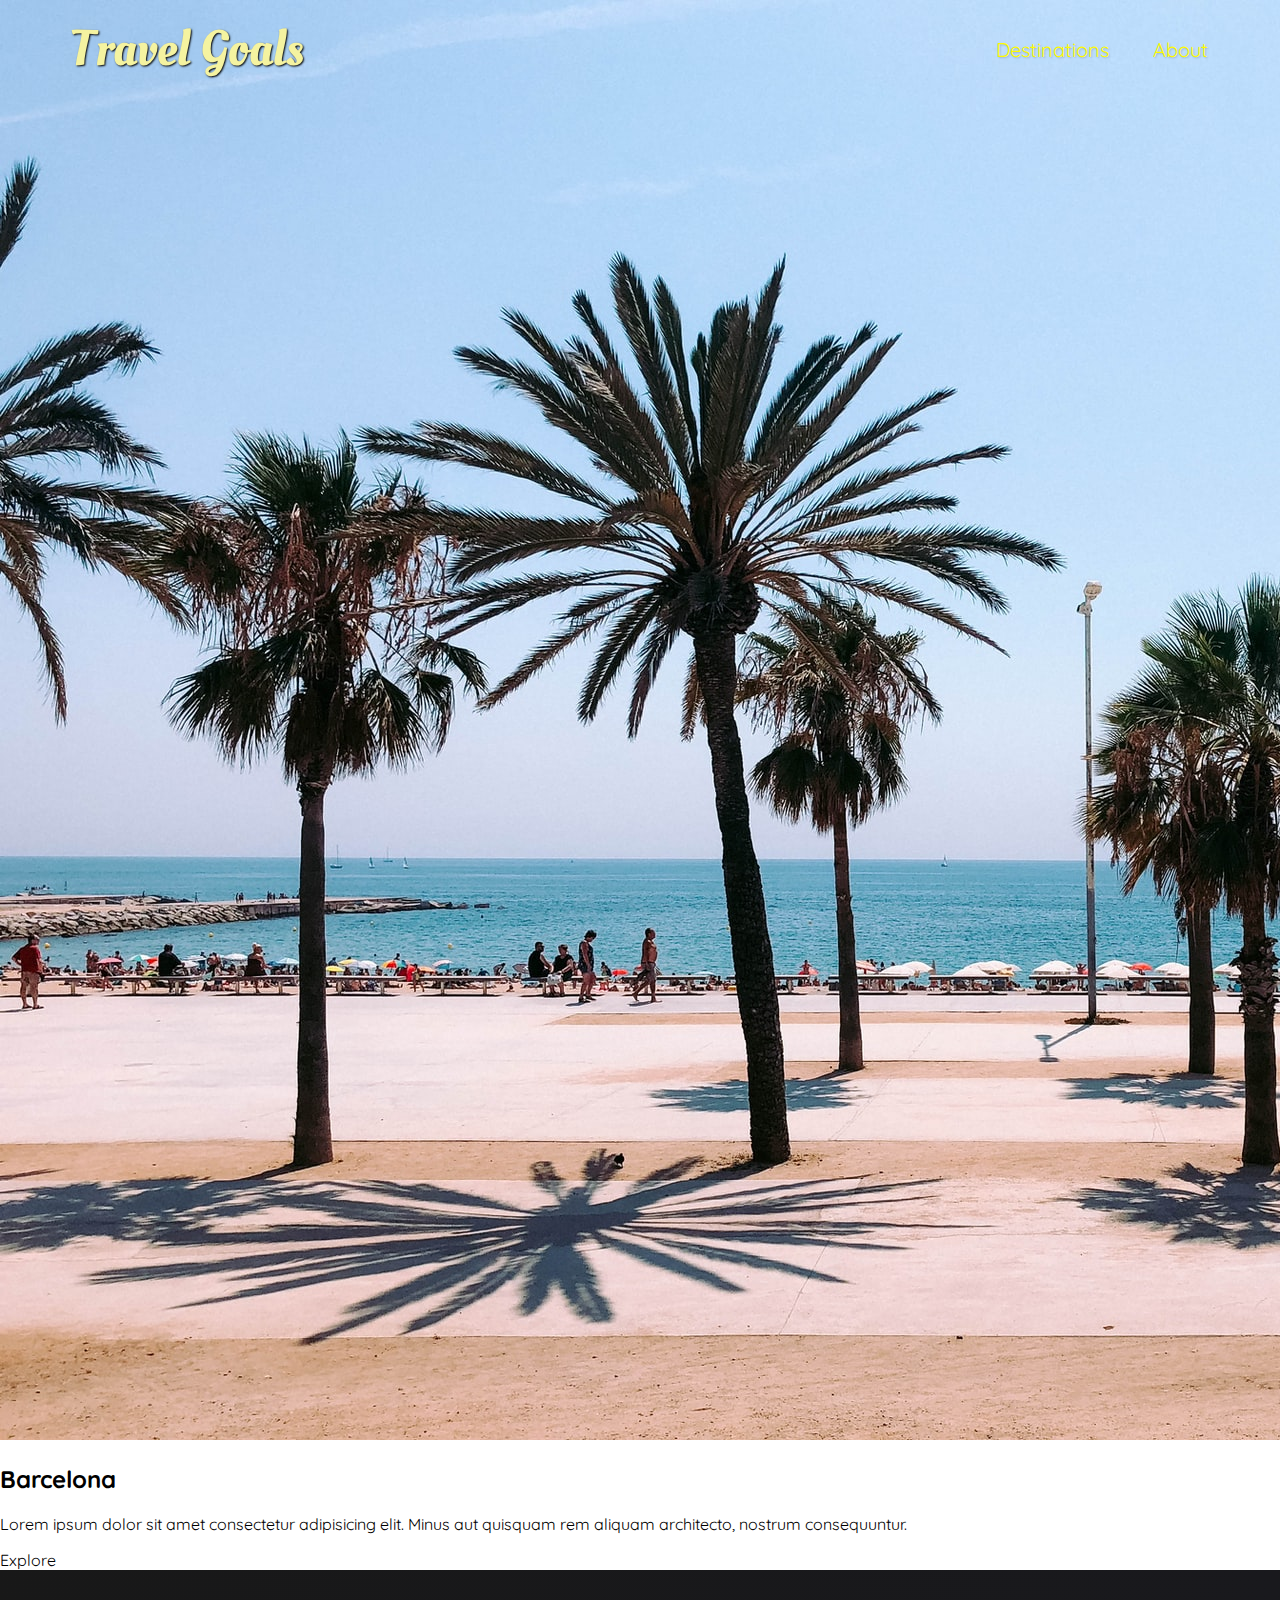
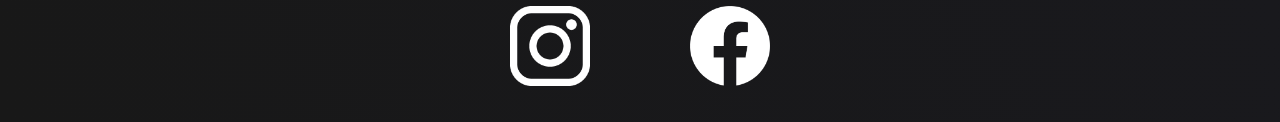
==== places.html @ ff19db3c "added places.html, shared.css, and style.css" ====
<!DOCTYPE html>
<html lang="en">
  <head>
    <meta charset="UTF-8" />
    <link rel="preconnect" href="https://fonts.googleapis.com" />
    <link rel="preconnect" href="https://fonts.gstatic.com" crossorigin />
    <link
      href="https://fonts.googleapis.com/css2?family=Raleway:wght@700&family=Oleo+Script:wght@700&family=Quicksand:wght@300;500;700&display=swap"
      rel="stylesheet"
    />
    <link rel="stylesheet" href="shared.css" />
    <link rel="stylesheet" href="places.css" />
    <title>Travel Goals</title>
  </head>
  <body>
    <header>
      <div id="page-logo">
        <a href="index.html">Travel Goals</a>
      </div>
      <nav>
        <ul>
          <li><a href="places.html">Destinations</a></li>
          <li><a href="about.html">About</a></li>
        </ul>
      </nav>
    </header>
    <main>
        <ul>
            <li>
            <img src="/images/places/barcelona.jpg" alt="City of Barcelona">
            <div class="item-content">
                <h2>Barcelona</h2>
                <p>
                    Lorem ipsum dolor sit amet consectetur adipisicing elit. Minus aut quisquam rem aliquam architecto, nostrum consequuntur.
                </p>
            </div>
            <div class="actions"><a href="https://en.wikipedia.org/wiki/Barcelona"></a>Explore</div>
        </li>
        </ul>
    </main>
    <footer>
        <ul>
          <li>
            <a href="https://www.instagram.com"
              ><img src="/images/icons/insta.png"
            /></a>
          </li>
          <li>
            <a href="https://www.facebook.com"
              ><img src="/images/icons/facebook.png"
            /></a>
          </li>
        </ul>
      </footer>
    </body>
  </html>
---- shared.css ----
body {
  font-family: 'Quicksand', sans-serif;
  margin: 0;
}

ul {
  list-style: none;
  margin: 0;
  padding: 0;
}
header {
  display: flex;
  justify-content: space-between;
  align-items: center;
  padding: 15px 60px;
  position: absolute;
  width: 100%;
  top: 0;
  left: 0;
  box-sizing: border-box;
}

#page-logo a {
  padding: 10px;
  font-family: 'Oleo Script', sans-serif;
  color: rgb(245, 243, 160);
  font-size: 50px;
  text-decoration: none;
  text-shadow: 1px 1px 2px rgb(0, 0, 0);
}

header ul {
  display: flex;
}

header li {
  margin-left: 20px;
}

header a {
  color: rgb(255, 251, 0);
  text-decoration: none;
  font-size: 20px;
  padding: 12px;
  text-shadow: 1px 1px 2px rgba(0, 0, 0, 0.2);
  border-radius: 6px;
}

header a:hover {
  color: rgb(77, 77, 77);
  background-color: rgb(255, 251, 0);
}

footer {
  background: linear-gradient(70deg, rgb(24, 24, 24), rgb(25, 25, 29));
  padding: 36px;
}

footer ul {
  display: flex;
  justify-content: center;
}

footer li {
  width: 80px;
  height: 80px;
  margin: 0 50px;
}

footer img {
  width: 100%;
  height: 100%;
}
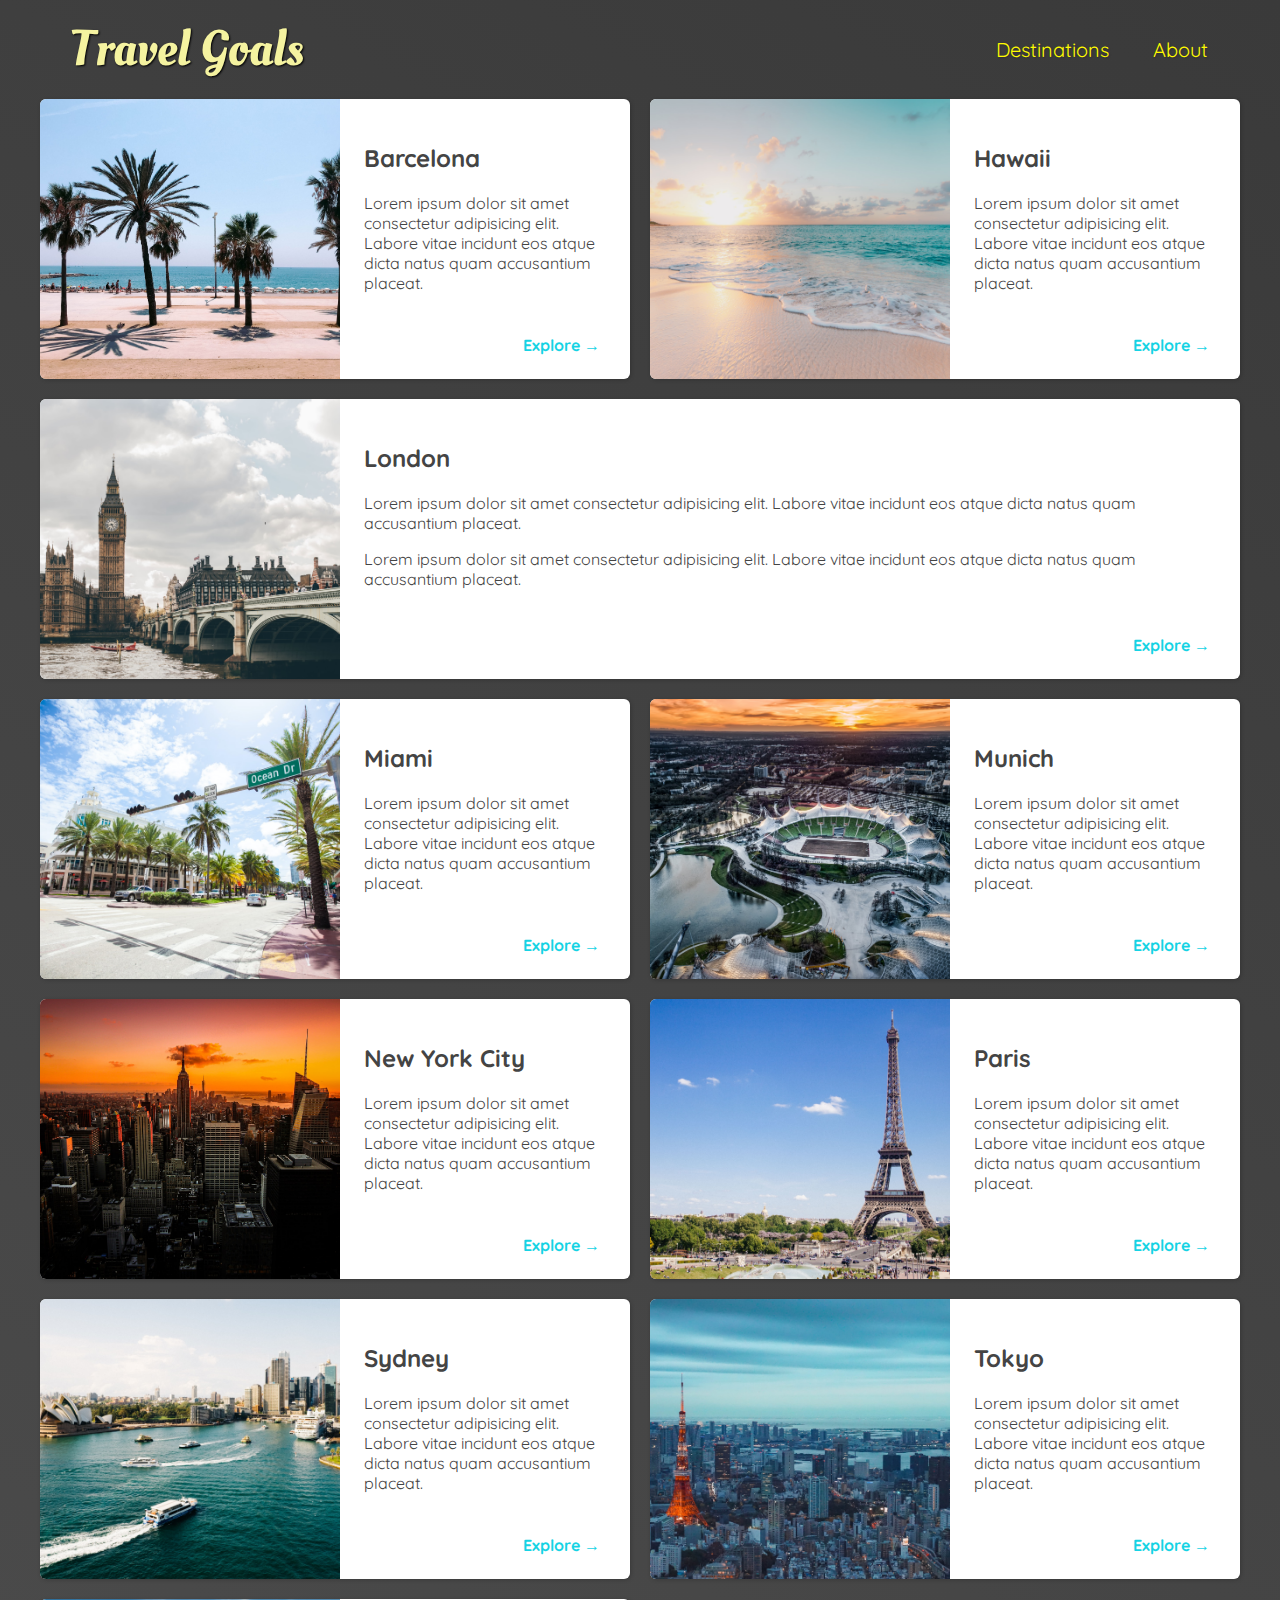
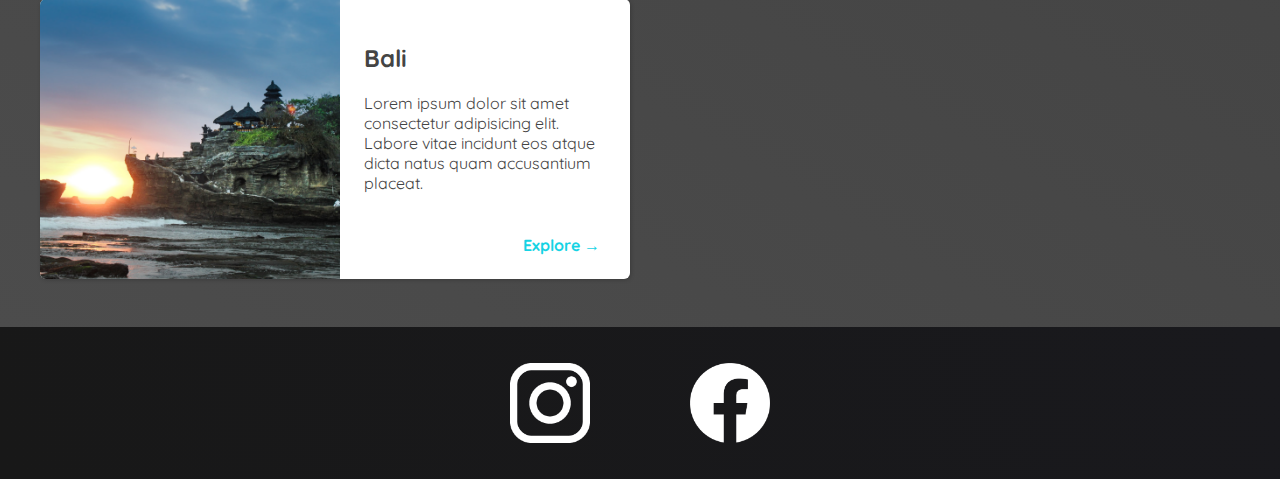
==== commit c283bdba: "Added places.css, added content to places.html, added grid layout to places page." ====
--- a/places.html
+++ b/places.html
@@ -25,34 +25,178 @@
       </nav>
     </header>
     <main>
-        <ul>
-            <li>
-            <img src="/images/places/barcelona.jpg" alt="City of Barcelona">
-            <div class="item-content">
-                <h2>Barcelona</h2>
-                <p>
-                    Lorem ipsum dolor sit amet consectetur adipisicing elit. Minus aut quisquam rem aliquam architecto, nostrum consequuntur.
-                </p>
-            </div>
-            <div class="actions"><a href="https://en.wikipedia.org/wiki/Barcelona"></a>Explore</div>
-        </li>
-        </ul>
+      <ul>
+        <li>
+          <img src="images/places/barcelona.jpg" alt="City of Barcelona" />
+          <div class="item-content">
+            <div>
+              <h2>Barcelona</h2>
+              <p>
+                Lorem ipsum dolor sit amet consectetur adipisicing elit. Labore
+                vitae incidunt eos atque dicta natus quam accusantium placeat.
+              </p>
+            </div>
+            <div class="actions">
+              <a href="https://en.wikipedia.org/wiki/Barcelona">Explore &#x2192</a>
+            </div>
+          </div>
+        </li>
+        <li>
+          <img src="images/places/hawaii.jpg" alt="Hawaii beach" />
+          <div class="item-content">
+            <div>
+              <h2>Hawaii</h2>
+              <p>
+                Lorem ipsum dolor sit amet consectetur adipisicing elit. Labore
+                vitae incidunt eos atque dicta natus quam accusantium placeat.
+              </p>
+            </div>
+            <div class="actions">
+              <a href="hhttps://en.wikipedia.org/wiki/Hawaii">Explore &#x2192</a>
+            </div>
+          </div>
+        </li>
+        <li>
+          <img src="images/places/london.jpg" alt="London city" />
+          <div class="item-content">
+            <div>
+              <h2>London</h2>
+              <p>
+                Lorem ipsum dolor sit amet consectetur adipisicing elit. Labore
+                vitae incidunt eos atque dicta natus quam accusantium placeat.
+              </p>
+              <p>
+                Lorem ipsum dolor sit amet consectetur adipisicing elit. Labore
+                vitae incidunt eos atque dicta natus quam accusantium placeat.
+              </p>
+            </div>
+            <div class="actions">
+              <a href="https://en.wikipedia.org/wiki/London">Explore &#x2192</a>
+            </div>
+          </div>
+        </li>
+        <li>
+          <img src="images/places/miami.jpg" alt="Miami streets" />
+          <div class="item-content">
+            <div>
+              <h2>Miami</h2>
+              <p>
+                Lorem ipsum dolor sit amet consectetur adipisicing elit. Labore
+                vitae incidunt eos atque dicta natus quam accusantium placeat.
+              </p>
+            </div>
+            <div class="actions">
+              <a href="https://en.wikipedia.org/wiki/Miami">Explore &#x2192</a>
+            </div>
+          </div>
+        </li>
+        <li>
+          <img src="images/places/munich.jpg" alt="Munich football stadium" />
+          <div class="item-content">
+            <div>
+              <h2>Munich</h2>
+              <p>
+                Lorem ipsum dolor sit amet consectetur adipisicing elit. Labore
+                vitae incidunt eos atque dicta natus quam accusantium placeat.
+              </p>
+            </div>
+            <div class="actions">
+              <a href="https://en.wikipedia.org/wiki/Munich">Explore &#x2192</a>
+            </div>
+          </div>
+        </li>
+        <li>
+          <img src="images/places/new-york-city.jpg" alt="New York City skyline" />
+          <div class="item-content">
+            <div>
+              <h2>New York City</h2>
+              <p>
+                Lorem ipsum dolor sit amet consectetur adipisicing elit. Labore
+                vitae incidunt eos atque dicta natus quam accusantium placeat.
+              </p>
+            </div>
+            <div class="actions">
+              <a href="https://en.wikipedia.org/wiki/New_York_City"
+                >Explore &#x2192</a
+              >
+            </div>
+          </div>
+        </li>
+        <li>
+          <img src="images/places/paris.jpg" alt="Paris city" />
+          <div class="item-content">
+            <div>
+              <h2>Paris</h2>
+              <p>
+                Lorem ipsum dolor sit amet consectetur adipisicing elit. Labore
+                vitae incidunt eos atque dicta natus quam accusantium placeat.
+              </p>
+            </div>
+            <div class="actions">
+              <a href="https://en.wikipedia.org/wiki/Paris">Explore &#x2192</a>
+            </div>
+          </div>
+        </li>
+        <li>
+          <img src="images/places/sydney.jpg" alt="Sydney beach" />
+          <div class="item-content">
+            <div>
+              <h2>Sydney</h2>
+              <p>
+                Lorem ipsum dolor sit amet consectetur adipisicing elit. Labore
+                vitae incidunt eos atque dicta natus quam accusantium placeat.
+              </p>
+            </div>
+            <div class="actions">
+              <a href="https://en.wikipedia.org/wiki/Sydney">Explore &#x2192</a>
+            </div>
+          </div>
+        </li>
+        <li>
+          <img src="images/places/tokyo.jpg" alt="Tokyo skyline" />
+          <div class="item-content">
+            <div>
+              <h2>Tokyo</h2>
+              <p>
+                Lorem ipsum dolor sit amet consectetur adipisicing elit. Labore
+                vitae incidunt eos atque dicta natus quam accusantium placeat.
+              </p>
+            </div>
+            <div class="actions">
+              <a href="https://en.wikipedia.org/wiki/Tokyo">Explore &#x2192</a>
+            </div>
+          </div>
+        </li>
+        <li>
+          <img src="images/places/bali.jpg" alt="Bali beach" />
+          <div class="item-content">
+            <div>
+              <h2>Bali</h2>
+              <p>
+                Lorem ipsum dolor sit amet consectetur adipisicing elit. Labore
+                vitae incidunt eos atque dicta natus quam accusantium placeat.
+              </p>
+            </div>
+            <div class="actions">
+              <a href="https://en.wikipedia.org/wiki/Bali">Explore &#x2192</a>
+            </div>
+          </div>
+        </li>
+      </ul>
     </main>
     <footer>
-        <ul>
-          <li>
-            <a href="https://www.instagram.com"
-              ><img src="/images/icons/insta.png"
-            /></a>
-          </li>
-          <li>
-            <a href="https://www.facebook.com"
-              ><img src="/images/icons/facebook.png"
-            /></a>
-          </li>
-        </ul>
-      </footer>
-    </body>
-  </html>
-
-
+      <ul>
+        <li>
+          <a href="https://www.instagram.com"
+            ><img src="/images/icons/insta.png"
+          /></a>
+        </li>
+        <li>
+          <a href="https://www.facebook.com"
+            ><img src="/images/icons/facebook.png"
+          /></a>
+        </li>
+      </ul>
+    </footer>
+  </body>
+</html>
--- a/places.css
+++ b/places.css
@@ -0,0 +1,59 @@
+body {
+  background: linear-gradient(30deg, rgb(77, 77, 77), rgb(58, 58, 58));
+  color: rgb(68, 68, 68);
+}
+
+header {
+  position: static;
+}
+
+main ul {
+  width: 1200px;
+  margin: 0 auto 48px auto;
+  display: grid;
+  grid-template-columns: 1fr 1fr;
+  gap: 20px 20px;
+}
+
+main li {
+  display: flex;
+  background-color: white;
+  box-shadow: 1px 1px 4px rgba(0, 0, 0, 0.2);
+  border-radius: 6px;
+  overflow: hidden;
+}
+
+main li img {
+  width: 300px;
+  height: 280px;
+  object-fit: cover;
+}
+
+li:nth-of-type(3) {
+  grid-column: 1 / span 2;
+  /* width: auto; */
+}
+
+.item-content {
+  padding: 24px;
+  display: flex;
+  flex-direction: column;
+  justify-content: space-between;
+}
+
+.actions {
+  text-align: right;
+  text-decoration: none;
+}
+
+.actions a {
+  text-decoration: none;
+  padding: 6px;
+  color: rgb(22, 211, 228);
+  border-radius: 5px;
+  font-weight: 700;
+}
+
+.actions a:hover {
+  background-color: rgb(211, 251, 255);
+}
